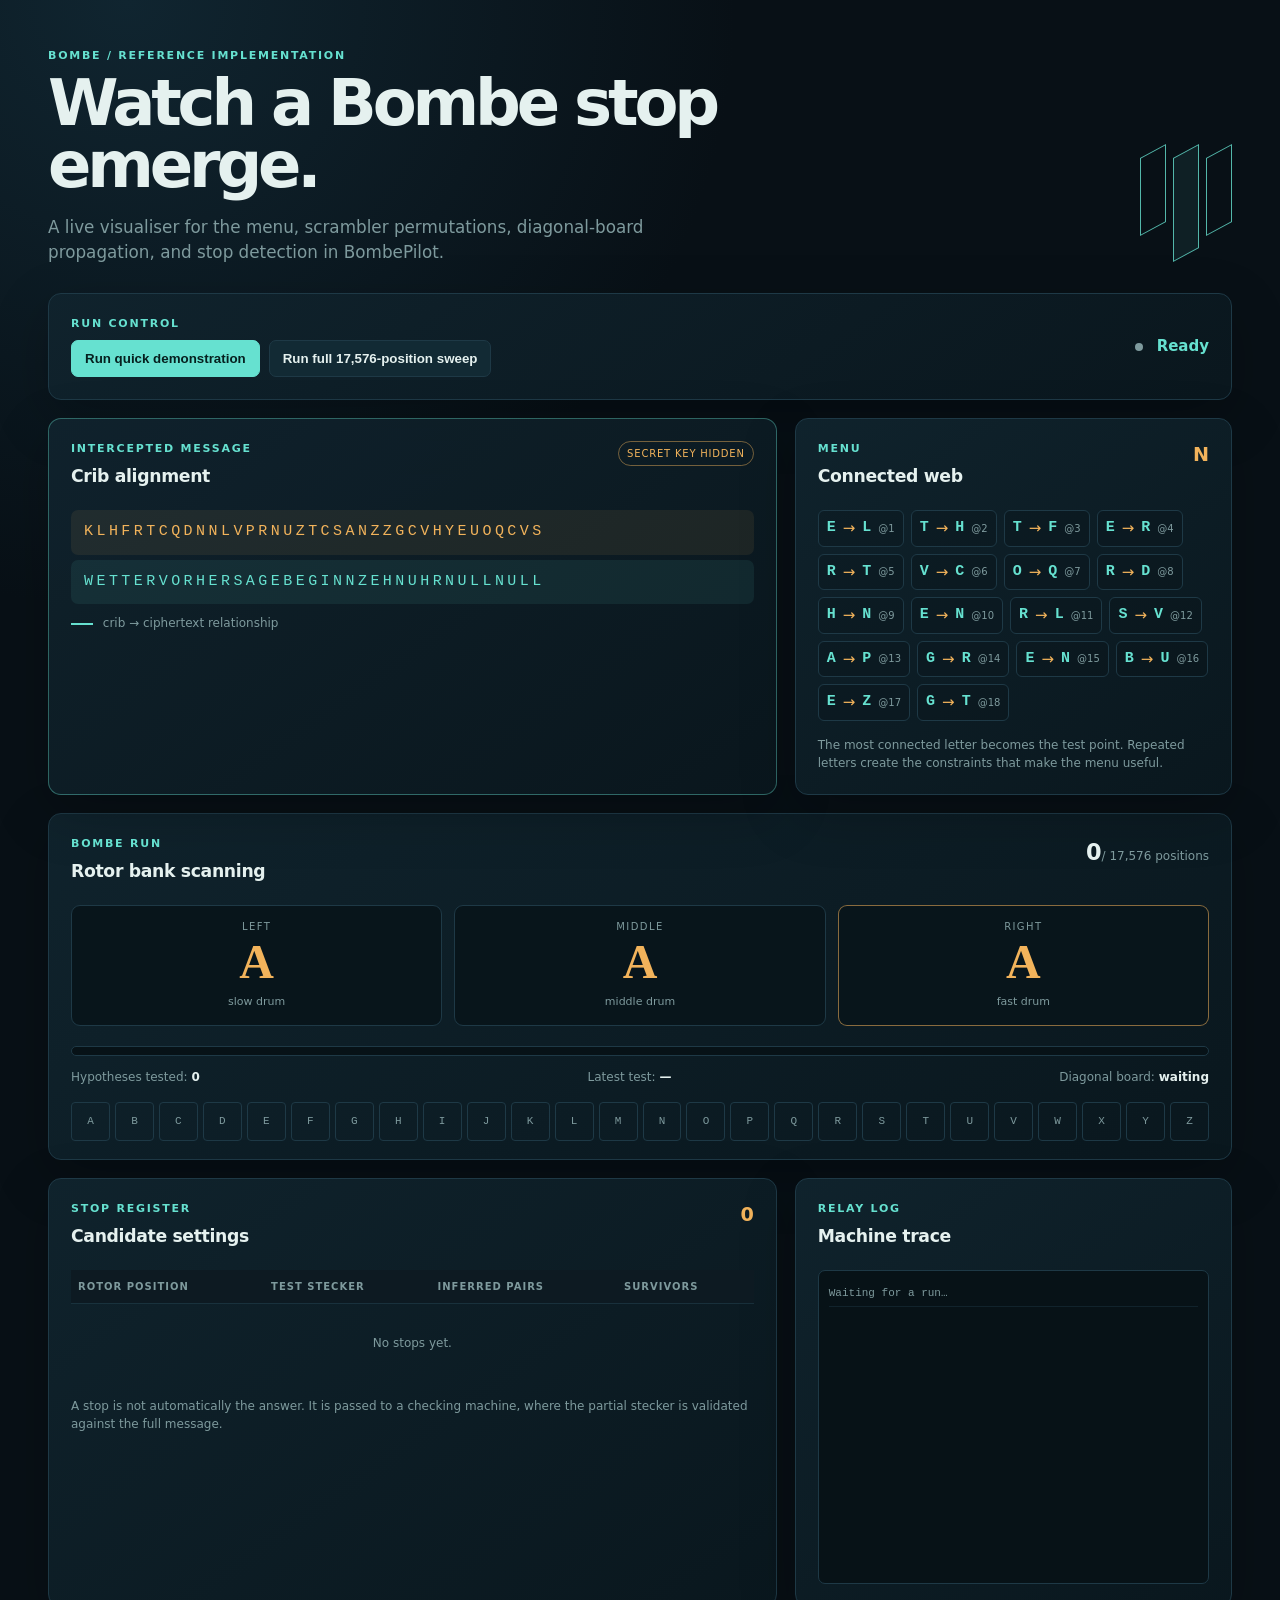
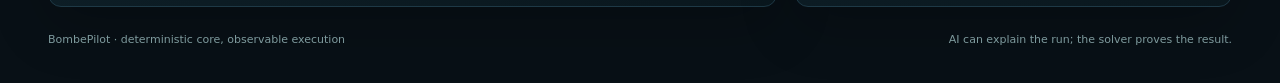
==== web/index.html @ 9f56cc06 "Add BombePilot visualiser" ====
<!doctype html>
<html lang="en">
  <head>
    <meta charset="utf-8" />
    <meta name="viewport" content="width=device-width, initial-scale=1" />
    <title>BombePilot — Turing–Welchman visualiser</title>
    <link rel="stylesheet" href="styles.css" />
  </head>
  <body>
    <main class="shell">
      <header class="hero">
        <div>
          <p class="eyebrow">BOMBE / REFERENCE IMPLEMENTATION</p>
          <h1>Watch a Bombe stop emerge.</h1>
          <p class="lede">
            A live visualiser for the menu, scrambler permutations, diagonal-board
            propagation, and stop detection in BombePilot.
          </p>
        </div>
        <div class="hero-mark" aria-hidden="true"><span></span><span></span><span></span></div>
      </header>

      <section class="control-strip panel">
        <div>
          <p class="label">RUN CONTROL</p>
          <div class="controls">
            <button id="quick-run" class="button primary">Run quick demonstration</button>
            <button id="full-run" class="button secondary">Run full 17,576-position sweep</button>
          </div>
        </div>
        <div class="status-block">
          <span class="status-dot" id="status-dot"></span>
          <span id="status">Ready</span>
          <span class="muted" id="run-mode"></span>
        </div>
      </section>

      <section class="grid top-grid">
        <article class="panel panel-accent">
          <div class="panel-heading">
            <div>
              <p class="label">INTERCEPTED MESSAGE</p>
              <h2>Crib alignment</h2>
            </div>
            <span class="chip">SECRET KEY HIDDEN</span>
          </div>
          <div class="cipher-row" id="ciphertext"></div>
          <div class="crib-row" id="crib"></div>
          <div class="legend"><span class="line-key"></span> crib → ciphertext relationship</div>
        </article>

        <article class="panel">
          <div class="panel-heading">
            <div>
              <p class="label">MENU</p>
              <h2>Connected web</h2>
            </div>
            <span class="metric" id="menu-root">—</span>
          </div>
          <div class="menu-edges" id="menu-edges"></div>
          <p class="explain">The most connected letter becomes the test point. Repeated letters create the constraints that make the menu useful.</p>
        </article>
      </section>

      <section class="panel scan-panel">
        <div class="panel-heading">
          <div>
            <p class="label">BOMBE RUN</p>
            <h2>Rotor bank scanning</h2>
          </div>
          <div class="scan-count"><strong id="positions-tested">0</strong><span>/ 17,576 positions</span></div>
        </div>
        <div class="rotor-bank">
          <div class="rotor"><span class="rotor-name">LEFT</span><strong id="rotor-left">A</strong><small>slow drum</small></div>
          <div class="rotor"><span class="rotor-name">MIDDLE</span><strong id="rotor-middle">A</strong><small>middle drum</small></div>
          <div class="rotor rotor-hot"><span class="rotor-name">RIGHT</span><strong id="rotor-right">A</strong><small>fast drum</small></div>
        </div>
        <div class="progress-track"><div id="progress-bar" class="progress-bar"></div></div>
        <div class="scan-meta">
          <span>Hypotheses tested: <strong id="hypotheses-tested">0</strong></span>
          <span>Latest test: <strong id="latest-test">—</strong></span>
          <span>Diagonal board: <strong id="relay-state">waiting</strong></span>
        </div>
        <div class="relay-grid" id="relay-grid" aria-label="Diagonal board relay state"></div>
      </section>

      <section class="grid bottom-grid">
        <article class="panel">
          <div class="panel-heading">
            <div>
              <p class="label">STOP REGISTER</p>
              <h2>Candidate settings</h2>
            </div>
            <span class="metric" id="stop-count">0</span>
          </div>
          <div class="table-wrap">
            <table>
              <thead><tr><th>Rotor position</th><th>Test stecker</th><th>Inferred pairs</th><th>Survivors</th></tr></thead>
              <tbody id="stops"><tr><td colspan="4" class="empty">No stops yet.</td></tr></tbody>
            </table>
          </div>
          <p class="explain">A stop is not automatically the answer. It is passed to a checking machine, where the partial stecker is validated against the full message.</p>
        </article>

        <article class="panel log-panel">
          <div class="panel-heading"><div><p class="label">RELAY LOG</p><h2>Machine trace</h2></div></div>
          <div id="event-log" class="event-log"><div class="log-line muted">Waiting for a run…</div></div>
        </article>
      </section>

      <footer>
        <span>BombePilot · deterministic core, observable execution</span>
        <span>AI can explain the run; the solver proves the result.</span>
      </footer>
    </main>
    <script src="solver.js"></script>
    <script src="app.js"></script>
  </body>
</html>
---- web/styles.css ----
:root {
  --bg: #081016;
  --panel: #0d1a22;
  --panel-2: #10232d;
  --line: #1e3946;
  --text: #e5f1ef;
  --muted: #7e9a9d;
  --cyan: #66e1d0;
  --amber: #f2b35b;
  --red: #ff7f72;
  --shadow: 0 18px 55px rgba(0, 0, 0, .22);
}

* { box-sizing: border-box; }
body {
  margin: 0;
  background: radial-gradient(circle at 10% 0%, #102530 0, var(--bg) 38rem), var(--bg);
  color: var(--text);
  font: 15px/1.5 Inter, ui-sans-serif, system-ui, -apple-system, BlinkMacSystemFont, sans-serif;
}
.shell { max-width: 1240px; margin: 0 auto; padding: 48px 28px 34px; }
.hero { display: flex; justify-content: space-between; align-items: flex-end; gap: 32px; margin-bottom: 28px; }
.eyebrow, .label { color: var(--cyan); font-size: 11px; font-weight: 750; letter-spacing: .16em; margin: 0 0 7px; }
h1, h2, p { margin-top: 0; }
h1 { max-width: 720px; font-size: clamp(2.4rem, 5vw, 4.8rem); letter-spacing: -.065em; line-height: .98; margin-bottom: 18px; }
h2 { font-size: 1.08rem; letter-spacing: -.02em; margin-bottom: 0; }
.lede { max-width: 650px; color: var(--muted); font-size: 1.05rem; margin-bottom: 0; }
.hero-mark { display: flex; gap: 7px; padding-bottom: 10px; }
.hero-mark span { display: block; width: 26px; height: 78px; border: 1px solid var(--cyan); transform: skewY(-28deg); opacity: .8; }
.hero-mark span:nth-child(2) { height: 104px; background: rgba(102, 225, 208, .1); }
.panel { background: linear-gradient(145deg, rgba(16, 35, 45, .96), rgba(10, 23, 30, .96)); border: 1px solid var(--line); border-radius: 13px; box-shadow: var(--shadow); padding: 22px; }
.control-strip { display: flex; justify-content: space-between; align-items: center; gap: 22px; margin-bottom: 18px; }
.controls { display: flex; flex-wrap: wrap; gap: 9px; }
.button { border: 1px solid var(--line); border-radius: 7px; color: var(--text); padding: 10px 13px; cursor: pointer; font-weight: 700; background: #122a34; }
.button:hover { border-color: var(--cyan); transform: translateY(-1px); }
.button:disabled { cursor: wait; opacity: .45; transform: none; }
.button.primary { background: var(--cyan); color: #06201f; border-color: var(--cyan); }
.status-block { white-space: nowrap; color: var(--cyan); font-weight: 700; }
.status-dot { display: inline-block; width: 8px; height: 8px; border-radius: 50%; background: var(--muted); margin-right: 8px; }
.status-dot.running { background: var(--amber); box-shadow: 0 0 14px var(--amber); animation: pulse 1.1s infinite; }
.status-dot.complete { background: var(--cyan); box-shadow: 0 0 14px var(--cyan); }
.status-dot.error { background: var(--red); }
.muted, .explain, small { color: var(--muted); }
.grid { display: grid; gap: 18px; }
.top-grid { grid-template-columns: 1.25fr .75fr; margin-bottom: 18px; }
.bottom-grid { grid-template-columns: 1.25fr .75fr; margin-top: 18px; }
.panel-accent { border-color: rgba(102, 225, 208, .38); }
.panel-heading { display: flex; justify-content: space-between; align-items: flex-start; gap: 12px; margin-bottom: 20px; }
.chip { border: 1px solid rgba(242, 179, 91, .45); color: var(--amber); border-radius: 99px; font-size: 10px; letter-spacing: .08em; padding: 4px 8px; white-space: nowrap; }
.metric { color: var(--amber); font-size: 1.2rem; font-weight: 800; }
.cipher-row, .crib-row { font-family: "SFMono-Regular", Consolas, monospace; letter-spacing: .23em; overflow-wrap: anywhere; padding: 11px 13px; border-radius: 7px; }
.cipher-row { color: var(--amber); background: rgba(242, 179, 91, .08); }
.crib-row { color: var(--cyan); background: rgba(102, 225, 208, .08); margin-top: 5px; }
.legend { color: var(--muted); font-size: 12px; margin-top: 10px; }
.line-key { width: 22px; height: 2px; background: var(--cyan); display: inline-block; vertical-align: middle; margin-right: 6px; }
.menu-edges { display: flex; flex-wrap: wrap; gap: 7px; min-height: 95px; align-content: flex-start; }
.edge { border: 1px solid var(--line); border-radius: 6px; display: inline-flex; align-items: center; gap: 7px; padding: 6px 8px; background: rgba(0,0,0,.12); }
.edge b { color: var(--cyan); font-family: monospace; }
.edge i { color: var(--amber); font-style: normal; }
.edge small { font-size: 10px; }
.explain { font-size: 12px; margin: 15px 0 0; }
.scan-panel { padding-bottom: 18px; }
.scan-count { color: var(--muted); font-size: 12px; }
.scan-count strong { color: var(--text); font-size: 1.4rem; }
.rotor-bank { display: flex; gap: 12px; margin-bottom: 20px; }
.rotor { flex: 1; background: #08151b; border: 1px solid var(--line); border-radius: 9px; padding: 13px; text-align: center; }
.rotor-hot { border-color: rgba(242, 179, 91, .55); }
.rotor-name { display: block; color: var(--muted); font-size: 10px; letter-spacing: .14em; }
.rotor strong { display: block; color: var(--amber); font: 800 3rem/1.15 Georgia, serif; }
.rotor small { font-size: 11px; }
.progress-track { height: 10px; background: #071217; border-radius: 99px; overflow: hidden; border: 1px solid var(--line); }
.progress-bar { height: 100%; width: 0%; background: linear-gradient(90deg, var(--cyan), var(--amber)); transition: width .2s ease; }
.scan-meta { display: flex; flex-wrap: wrap; justify-content: space-between; gap: 10px; color: var(--muted); font-size: 12px; margin: 12px 0 16px; }
.scan-meta strong { color: var(--text); }
.relay-grid { display: grid; grid-template-columns: repeat(26, 1fr); gap: 5px; }
.relay { display: grid; place-items: center; aspect-ratio: 1; min-width: 24px; border: 1px solid var(--line); border-radius: 4px; color: var(--muted); font: 11px monospace; }
.relay.active { color: var(--bg); background: var(--cyan); border-color: var(--cyan); box-shadow: 0 0 12px rgba(102,225,208,.3); }
.table-wrap { overflow-x: auto; max-height: 360px; overflow-y: auto; }
table { border-collapse: collapse; width: 100%; font-size: 12px; }
th { color: var(--muted); font-size: 10px; letter-spacing: .1em; text-align: left; text-transform: uppercase; position: sticky; top: 0; background: var(--panel); padding: 9px 7px; }
td { border-top: 1px solid rgba(30,57,70,.7); padding: 9px 7px; vertical-align: top; }
code { color: var(--cyan); font-family: "SFMono-Regular", Consolas, monospace; }
.empty { color: var(--muted); text-align: center; padding: 30px 8px; }
.event-log { height: 314px; overflow: auto; background: #071217; border: 1px solid var(--line); border-radius: 7px; padding: 10px; font: 11px/1.7 "SFMono-Regular", Consolas, monospace; }
.log-line { color: var(--muted); border-bottom: 1px solid rgba(30,57,70,.45); padding: 3px 0; }
.log-line span { color: var(--cyan); font-weight: 800; margin-right: 6px; }
.stop-line span { color: var(--amber); }
footer { display: flex; justify-content: space-between; gap: 20px; color: var(--muted); font-size: 11px; margin-top: 25px; }
@keyframes pulse { 50% { opacity: .35; } }
@media (max-width: 850px) {
  .shell { padding: 30px 15px; }
  .hero, .control-strip { align-items: flex-start; flex-direction: column; }
  .hero-mark { display: none; }
  .top-grid, .bottom-grid { grid-template-columns: 1fr; }
  .relay-grid { grid-template-columns: repeat(13, 1fr); }
  footer { flex-direction: column; }
}
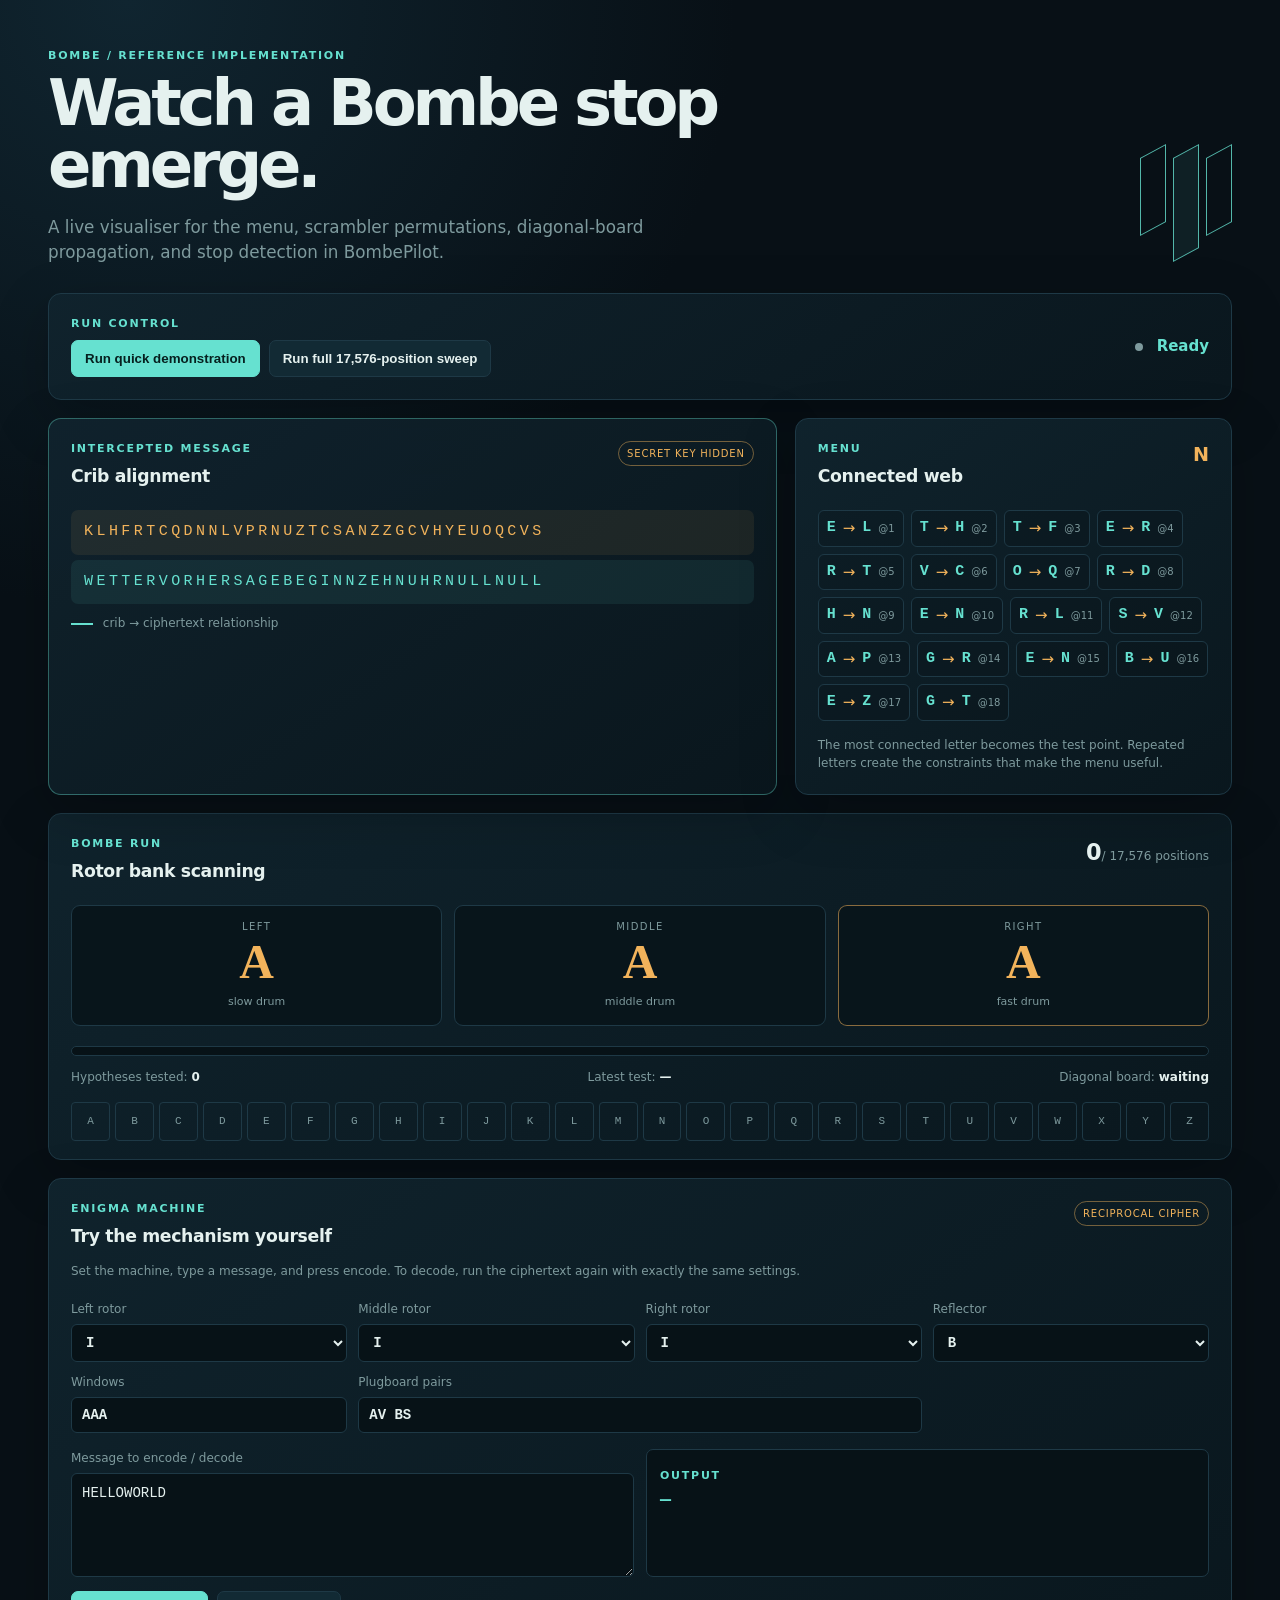
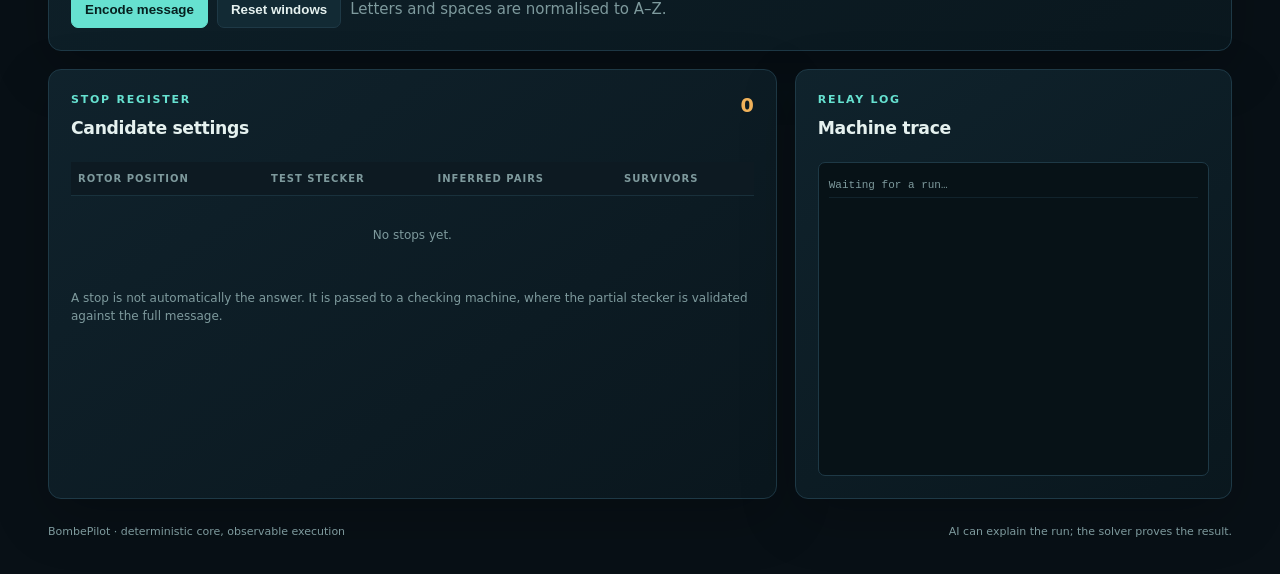
==== commit 1f49828a: "Add interactive Enigma simulator" ====
--- a/web/index.html
+++ b/web/index.html
@@ -84,6 +84,57 @@
         <div class="relay-grid" id="relay-grid" aria-label="Diagonal board relay state"></div>
       </section>
 
+      <section class="panel checker-panel" id="checker-panel" hidden>
+        <div class="panel-heading">
+          <div>
+            <p class="label">CHECKING MACHINE</p>
+            <h2>Verify the Bombe stop</h2>
+          </div>
+          <span class="chip chip-success">STOP VERIFIED</span>
+        </div>
+        <p class="explain checker-intro">
+          A Bombe stop is a promising setting, not a finished decryption. The
+          checking machine applies the recovered rotor position and partial
+          stecker to the full message.
+        </p>
+        <div class="checker-grid">
+          <div class="check-card"><span class="label">RECOVERED SETTING</span><strong id="recovered-setting">—</strong></div>
+          <div class="check-card"><span class="label">PLAINTEXT</span><strong id="decoded-message">—</strong></div>
+          <div class="check-card"><span class="label">PLAIN-ENGLISH READING</span><strong id="decoded-reading">—</strong></div>
+        </div>
+      </section>
+
+      <section class="panel simulator-panel">
+        <div class="panel-heading">
+          <div>
+            <p class="label">ENIGMA MACHINE</p>
+            <h2>Try the mechanism yourself</h2>
+          </div>
+          <span class="chip">RECIPROCAL CIPHER</span>
+        </div>
+        <p class="explain simulator-intro">
+          Set the machine, type a message, and press encode. To decode, run the
+          ciphertext again with exactly the same settings.
+        </p>
+        <div class="machine-controls">
+          <label>Left rotor<select id="sim-rotor-left"><option>I</option><option>II</option><option>III</option><option>IV</option><option>V</option></select></label>
+          <label>Middle rotor<select id="sim-rotor-middle"><option>I</option><option>II</option><option>III</option><option>IV</option><option>V</option></select></label>
+          <label>Right rotor<select id="sim-rotor-right"><option>I</option><option>II</option><option>III</option><option>IV</option><option>V</option></select></label>
+          <label>Reflector<select id="sim-reflector"><option>B</option><option>C</option></select></label>
+          <label>Windows<input id="sim-positions" maxlength="3" value="AAA" spellcheck="false" /></label>
+          <label class="plugboard-field">Plugboard pairs<input id="sim-plugboard" value="AV BS" spellcheck="false" placeholder="AV BS" /></label>
+        </div>
+        <div class="simulator-workspace">
+          <label class="message-field">Message to encode / decode<textarea id="sim-input" rows="4" spellcheck="false">HELLOWORLD</textarea></label>
+          <div class="sim-output-wrap"><span class="label">OUTPUT</span><div id="sim-output" class="sim-output">—</div></div>
+        </div>
+        <div class="simulator-actions">
+          <button id="sim-encode" class="button primary">Encode message</button>
+          <button id="sim-reset" class="button secondary">Reset windows</button>
+          <span id="sim-status" class="muted">Letters and spaces are normalised to A–Z.</span>
+        </div>
+      </section>
+
       <section class="grid bottom-grid">
         <article class="panel">
           <div class="panel-heading">
--- a/web/styles.css
+++ b/web/styles.css
@@ -60,6 +60,25 @@
 .edge small { font-size: 10px; }
 .explain { font-size: 12px; margin: 15px 0 0; }
 .scan-panel { padding-bottom: 18px; }
+.checker-panel { margin-top: 18px; border-color: rgba(102, 225, 208, .48); }
+.chip-success { color: var(--cyan); border-color: rgba(102, 225, 208, .45); }
+.checker-intro { max-width: 760px; margin-top: -8px; }
+.checker-grid { display: grid; grid-template-columns: .7fr 1.5fr 1fr; gap: 10px; margin-top: 20px; }
+.check-card { min-height: 88px; background: #08151b; border: 1px solid var(--line); border-radius: 8px; padding: 14px; }
+.check-card strong { display: block; color: var(--cyan); font: 700 1.05rem/1.35 "SFMono-Regular", Consolas, monospace; margin-top: 8px; }
+.check-card:last-child strong { font-family: inherit; }
+.simulator-panel { margin-top: 18px; }
+.simulator-intro { max-width: 760px; margin-top: -8px; }
+.machine-controls { display: grid; grid-template-columns: repeat(4, 1fr); gap: 11px; margin-top: 20px; }
+.machine-controls label, .message-field { color: var(--muted); display: flex; flex-direction: column; gap: 6px; font-size: 12px; }
+.machine-controls input, .machine-controls select, .message-field textarea { background: #071217; border: 1px solid var(--line); border-radius: 6px; color: var(--text); font: 700 14px "SFMono-Regular", Consolas, monospace; padding: 9px 10px; }
+.machine-controls input:focus, .machine-controls select:focus, .message-field textarea:focus { border-color: var(--cyan); outline: none; }
+.plugboard-field { grid-column: span 2; }
+.simulator-workspace { display: grid; grid-template-columns: 1fr 1fr; gap: 12px; margin-top: 16px; }
+.message-field textarea { min-height: 96px; resize: vertical; font-weight: 500; line-height: 1.5; }
+.sim-output-wrap { background: #071217; border: 1px solid var(--line); border-radius: 7px; padding: 13px; }
+.sim-output { color: var(--cyan); font: 700 1.15rem/1.6 "SFMono-Regular", Consolas, monospace; min-height: 75px; overflow-wrap: anywhere; letter-spacing: .08em; }
+.simulator-actions { align-items: center; display: flex; flex-wrap: wrap; gap: 9px; margin-top: 14px; }
 .scan-count { color: var(--muted); font-size: 12px; }
 .scan-count strong { color: var(--text); font-size: 1.4rem; }
 .rotor-bank { display: flex; gap: 12px; margin-bottom: 20px; }
@@ -92,6 +111,9 @@
   .hero, .control-strip { align-items: flex-start; flex-direction: column; }
   .hero-mark { display: none; }
   .top-grid, .bottom-grid { grid-template-columns: 1fr; }
+  .checker-grid { grid-template-columns: 1fr; }
+  .machine-controls, .simulator-workspace { grid-template-columns: 1fr; }
+  .plugboard-field { grid-column: auto; }
   .relay-grid { grid-template-columns: repeat(13, 1fr); }
   footer { flex-direction: column; }
 }
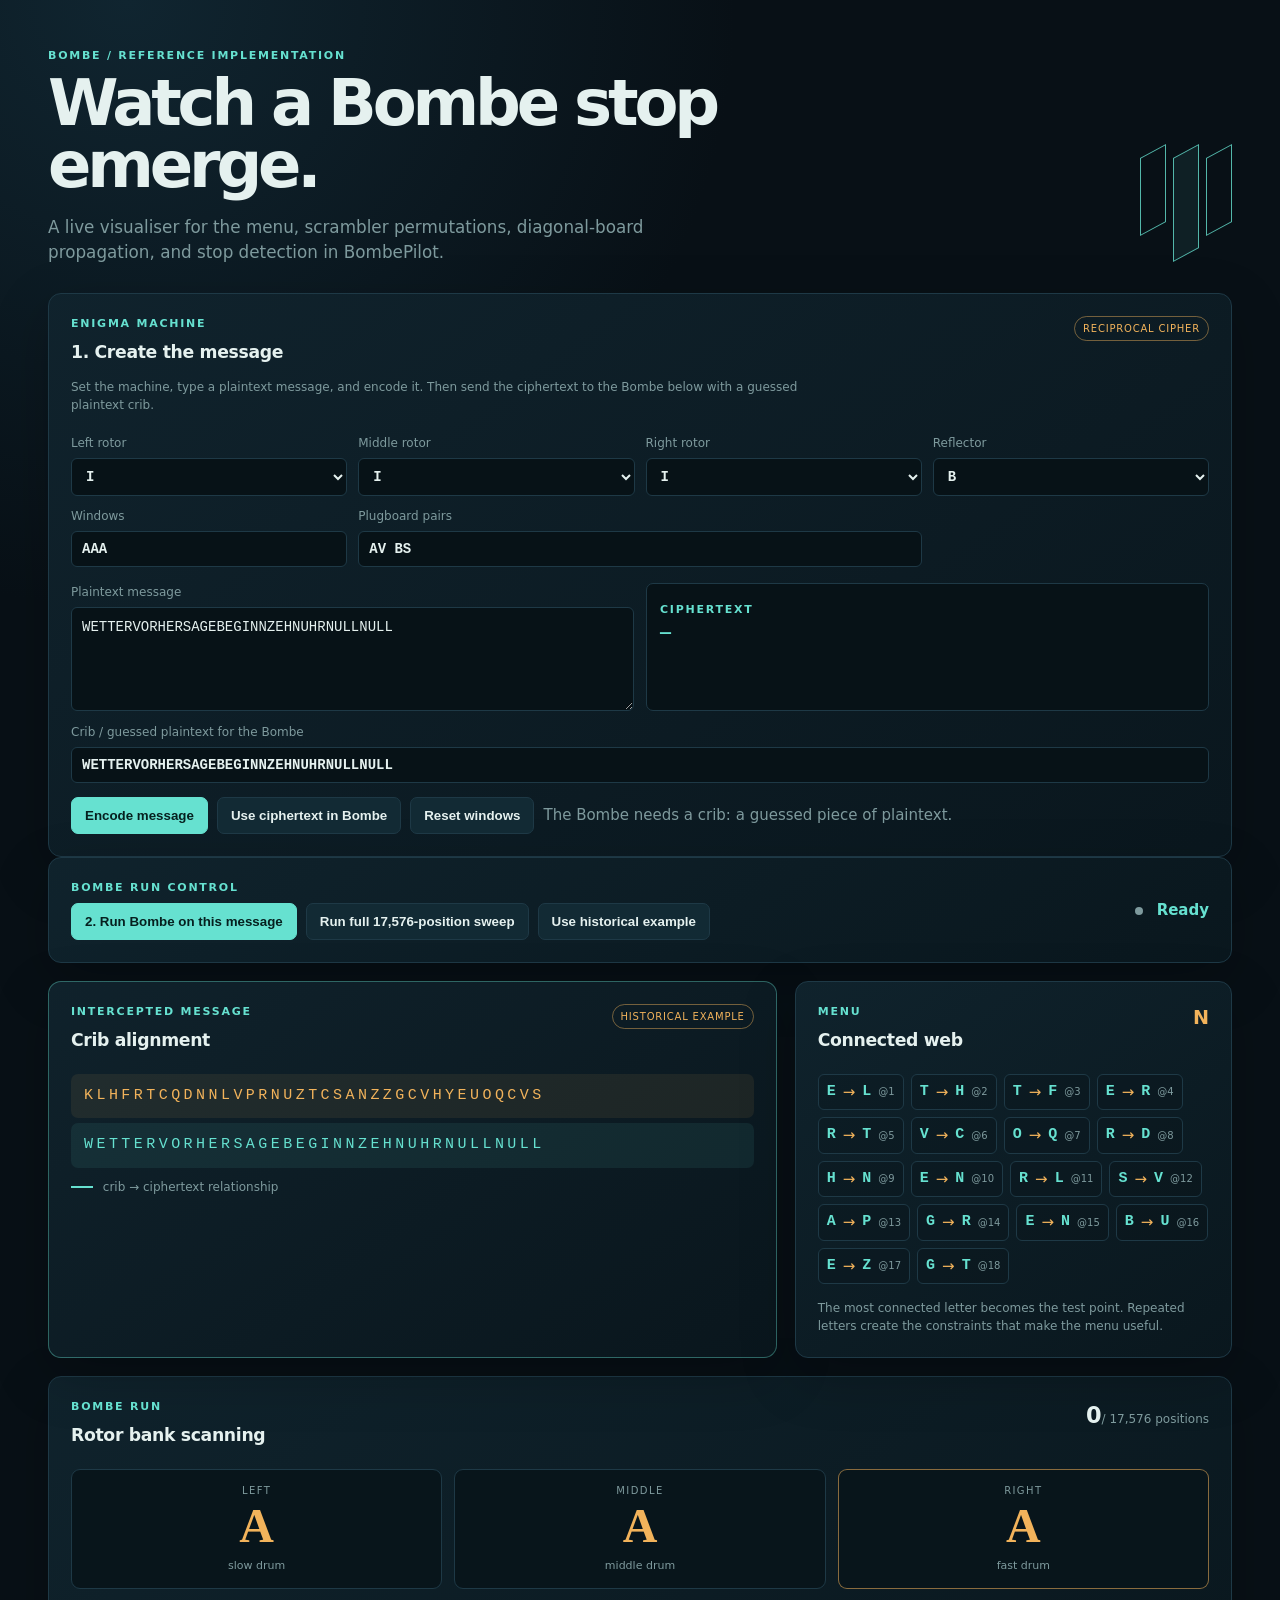
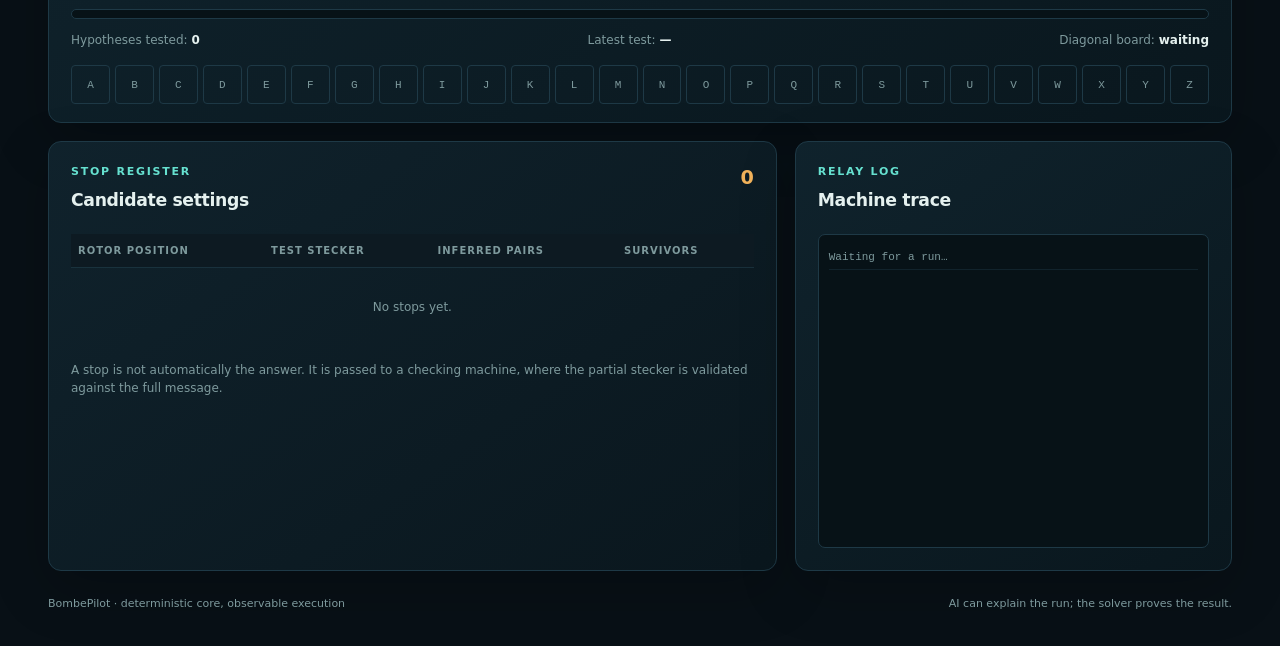
==== commit 2e877fc8: "Make Enigma the first step in the Bombe workflow" ====
--- a/web/index.html
+++ b/web/index.html
@@ -20,12 +20,46 @@
         <div class="hero-mark" aria-hidden="true"><span></span><span></span><span></span></div>
       </header>
 
+      <section class="panel simulator-panel">
+        <div class="panel-heading">
+          <div>
+            <p class="label">ENIGMA MACHINE</p>
+            <h2>1. Create the message</h2>
+          </div>
+          <span class="chip">RECIPROCAL CIPHER</span>
+        </div>
+        <p class="explain simulator-intro">
+          Set the machine, type a plaintext message, and encode it. Then send
+          the ciphertext to the Bombe below with a guessed plaintext crib.
+        </p>
+        <div class="machine-controls">
+          <label>Left rotor<select id="sim-rotor-left"><option>I</option><option>II</option><option>III</option><option>IV</option><option>V</option></select></label>
+          <label>Middle rotor<select id="sim-rotor-middle"><option>I</option><option>II</option><option>III</option><option>IV</option><option>V</option></select></label>
+          <label>Right rotor<select id="sim-rotor-right"><option>I</option><option>II</option><option>III</option><option>IV</option><option>V</option></select></label>
+          <label>Reflector<select id="sim-reflector"><option>B</option><option>C</option></select></label>
+          <label>Windows<input id="sim-positions" maxlength="3" value="AAA" spellcheck="false" /></label>
+          <label class="plugboard-field">Plugboard pairs<input id="sim-plugboard" value="AV BS" spellcheck="false" placeholder="AV BS" /></label>
+        </div>
+        <div class="simulator-workspace">
+          <label class="message-field">Plaintext message<textarea id="sim-input" rows="4" spellcheck="false">WETTERVORHERSAGEBEGINNZEHNUHRNULLNULL</textarea></label>
+          <div class="sim-output-wrap"><span class="label">CIPHERTEXT</span><div id="sim-output" class="sim-output">—</div></div>
+        </div>
+        <label class="crib-field">Crib / guessed plaintext for the Bombe<input id="sim-crib" value="WETTERVORHERSAGEBEGINNZEHNUHRNULLNULL" spellcheck="false" /></label>
+        <div class="simulator-actions">
+          <button id="sim-encode" class="button primary">Encode message</button>
+          <button id="use-in-bombe" class="button secondary">Use ciphertext in Bombe</button>
+          <button id="sim-reset" class="button secondary">Reset windows</button>
+          <span id="sim-status" class="muted">The Bombe needs a crib: a guessed piece of plaintext.</span>
+        </div>
+      </section>
+
       <section class="control-strip panel">
         <div>
-          <p class="label">RUN CONTROL</p>
+          <p class="label">BOMBE RUN CONTROL</p>
           <div class="controls">
-            <button id="quick-run" class="button primary">Run quick demonstration</button>
+            <button id="quick-run" class="button primary">2. Run Bombe on this message</button>
             <button id="full-run" class="button secondary">Run full 17,576-position sweep</button>
+            <button id="historical-reset" class="button secondary">Use historical example</button>
           </div>
         </div>
         <div class="status-block">
@@ -42,7 +76,7 @@
               <p class="label">INTERCEPTED MESSAGE</p>
               <h2>Crib alignment</h2>
             </div>
-            <span class="chip">SECRET KEY HIDDEN</span>
+            <span class="chip" id="message-source">HISTORICAL EXAMPLE</span>
           </div>
           <div class="cipher-row" id="ciphertext"></div>
           <div class="crib-row" id="crib"></div>
@@ -104,37 +138,6 @@
         </div>
       </section>
 
-      <section class="panel simulator-panel">
-        <div class="panel-heading">
-          <div>
-            <p class="label">ENIGMA MACHINE</p>
-            <h2>Try the mechanism yourself</h2>
-          </div>
-          <span class="chip">RECIPROCAL CIPHER</span>
-        </div>
-        <p class="explain simulator-intro">
-          Set the machine, type a message, and press encode. To decode, run the
-          ciphertext again with exactly the same settings.
-        </p>
-        <div class="machine-controls">
-          <label>Left rotor<select id="sim-rotor-left"><option>I</option><option>II</option><option>III</option><option>IV</option><option>V</option></select></label>
-          <label>Middle rotor<select id="sim-rotor-middle"><option>I</option><option>II</option><option>III</option><option>IV</option><option>V</option></select></label>
-          <label>Right rotor<select id="sim-rotor-right"><option>I</option><option>II</option><option>III</option><option>IV</option><option>V</option></select></label>
-          <label>Reflector<select id="sim-reflector"><option>B</option><option>C</option></select></label>
-          <label>Windows<input id="sim-positions" maxlength="3" value="AAA" spellcheck="false" /></label>
-          <label class="plugboard-field">Plugboard pairs<input id="sim-plugboard" value="AV BS" spellcheck="false" placeholder="AV BS" /></label>
-        </div>
-        <div class="simulator-workspace">
-          <label class="message-field">Message to encode / decode<textarea id="sim-input" rows="4" spellcheck="false">HELLOWORLD</textarea></label>
-          <div class="sim-output-wrap"><span class="label">OUTPUT</span><div id="sim-output" class="sim-output">—</div></div>
-        </div>
-        <div class="simulator-actions">
-          <button id="sim-encode" class="button primary">Encode message</button>
-          <button id="sim-reset" class="button secondary">Reset windows</button>
-          <span id="sim-status" class="muted">Letters and spaces are normalised to A–Z.</span>
-        </div>
-      </section>
-
       <section class="grid bottom-grid">
         <article class="panel">
           <div class="panel-heading">
--- a/web/styles.css
+++ b/web/styles.css
@@ -75,6 +75,9 @@
 .machine-controls input:focus, .machine-controls select:focus, .message-field textarea:focus { border-color: var(--cyan); outline: none; }
 .plugboard-field { grid-column: span 2; }
 .simulator-workspace { display: grid; grid-template-columns: 1fr 1fr; gap: 12px; margin-top: 16px; }
+.crib-field { color: var(--muted); display: flex; flex-direction: column; gap: 6px; font-size: 12px; margin-top: 12px; }
+.crib-field input { background: #071217; border: 1px solid var(--line); border-radius: 6px; color: var(--text); font: 700 14px "SFMono-Regular", Consolas, monospace; padding: 9px 10px; }
+.crib-field input:focus { border-color: var(--cyan); outline: none; }
 .message-field textarea { min-height: 96px; resize: vertical; font-weight: 500; line-height: 1.5; }
 .sim-output-wrap { background: #071217; border: 1px solid var(--line); border-radius: 7px; padding: 13px; }
 .sim-output { color: var(--cyan); font: 700 1.15rem/1.6 "SFMono-Regular", Consolas, monospace; min-height: 75px; overflow-wrap: anywhere; letter-spacing: .08em; }
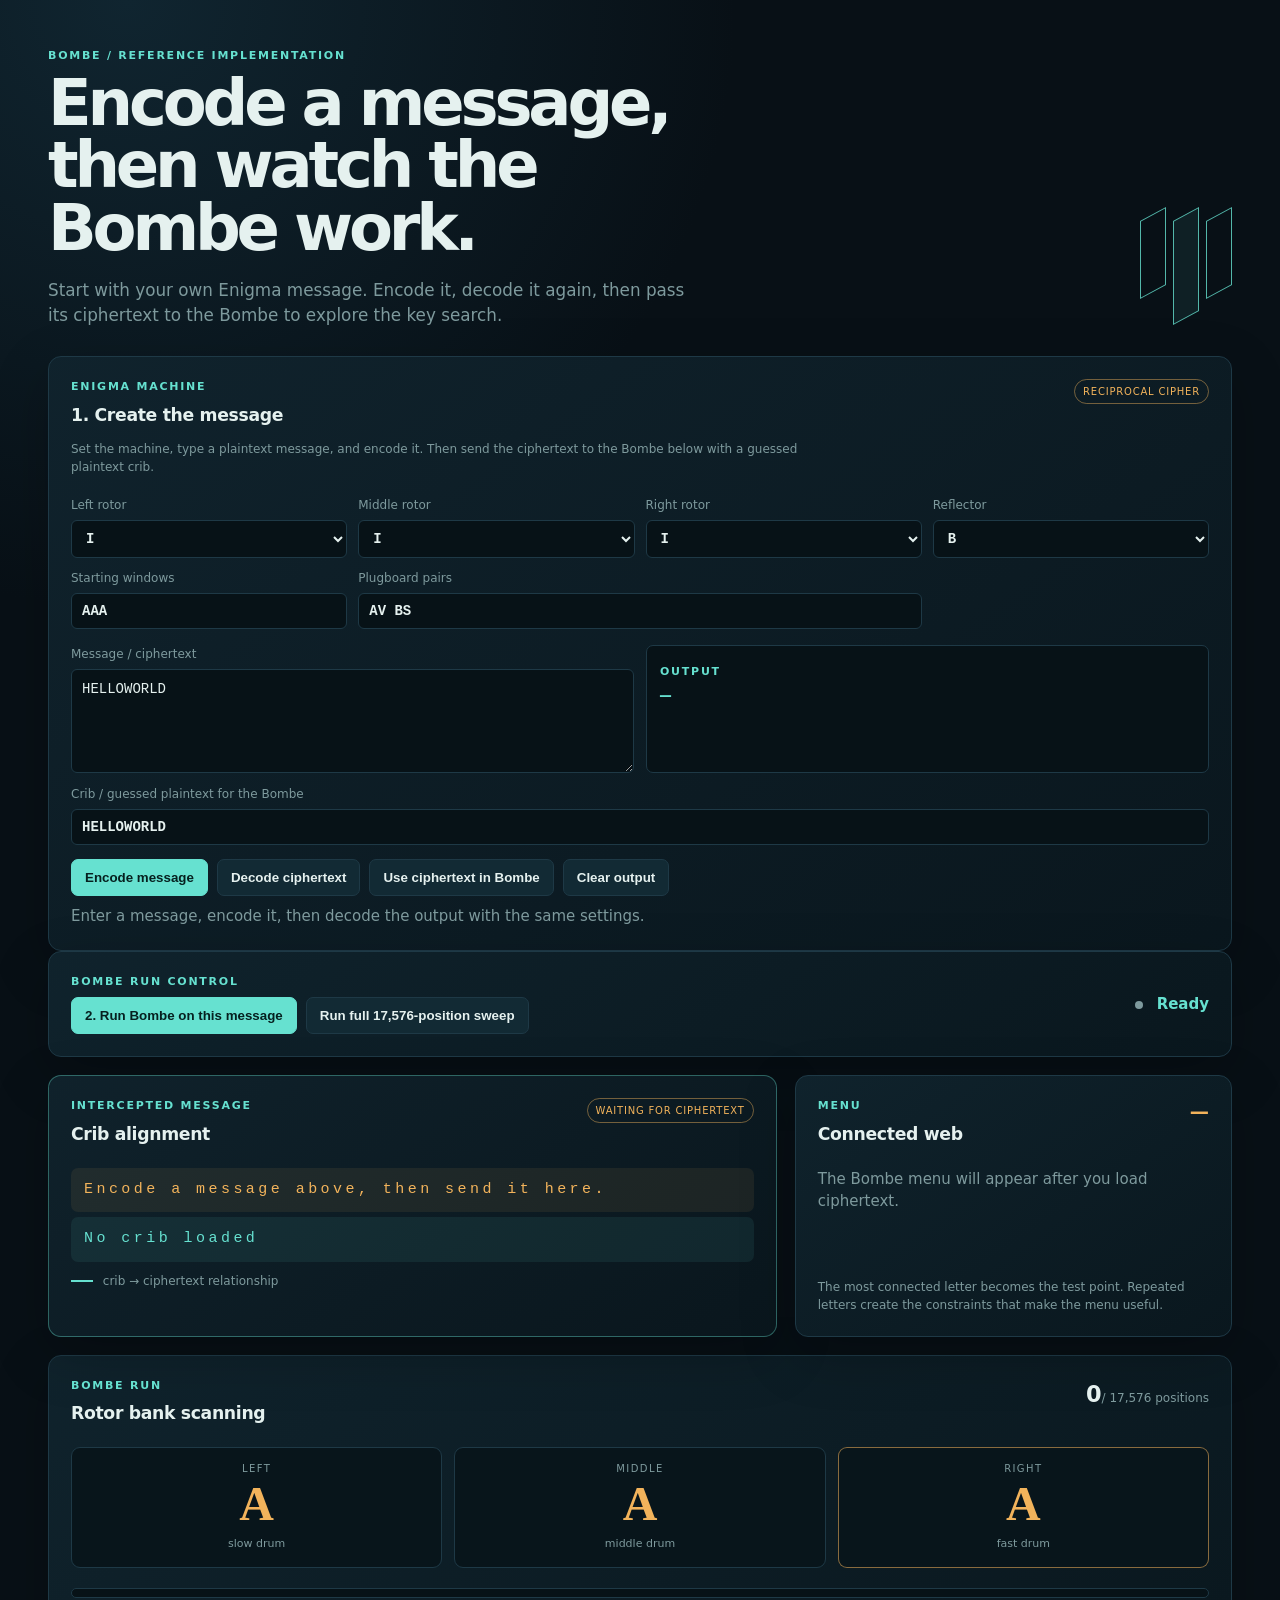
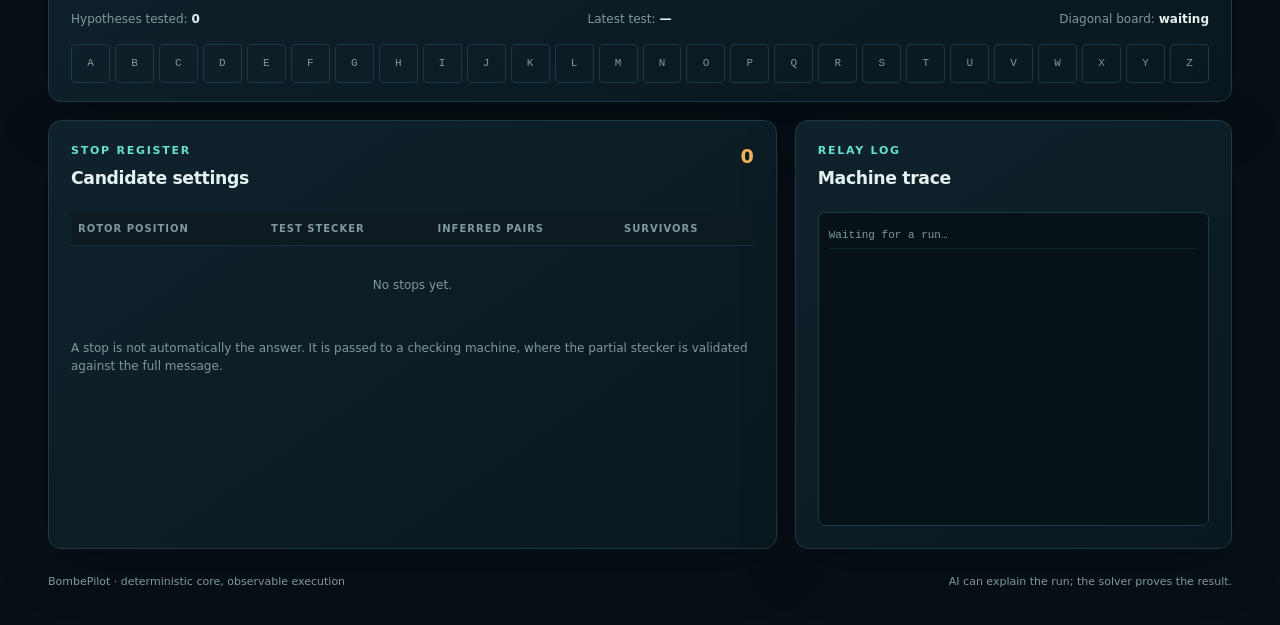
==== commit e72ffa40: "Simplify the app to a message encode decode flow" ====
--- a/web/index.html
+++ b/web/index.html
@@ -11,10 +11,10 @@
       <header class="hero">
         <div>
           <p class="eyebrow">BOMBE / REFERENCE IMPLEMENTATION</p>
-          <h1>Watch a Bombe stop emerge.</h1>
+          <h1>Encode a message, then watch the Bombe work.</h1>
           <p class="lede">
-            A live visualiser for the menu, scrambler permutations, diagonal-board
-            propagation, and stop detection in BombePilot.
+            Start with your own Enigma message. Encode it, decode it again, then
+            pass its ciphertext to the Bombe to explore the key search.
           </p>
         </div>
         <div class="hero-mark" aria-hidden="true"><span></span><span></span><span></span></div>
@@ -37,19 +37,20 @@
           <label>Middle rotor<select id="sim-rotor-middle"><option>I</option><option>II</option><option>III</option><option>IV</option><option>V</option></select></label>
           <label>Right rotor<select id="sim-rotor-right"><option>I</option><option>II</option><option>III</option><option>IV</option><option>V</option></select></label>
           <label>Reflector<select id="sim-reflector"><option>B</option><option>C</option></select></label>
-          <label>Windows<input id="sim-positions" maxlength="3" value="AAA" spellcheck="false" /></label>
+          <label>Starting windows<input id="sim-positions" maxlength="3" value="AAA" spellcheck="false" /></label>
           <label class="plugboard-field">Plugboard pairs<input id="sim-plugboard" value="AV BS" spellcheck="false" placeholder="AV BS" /></label>
         </div>
         <div class="simulator-workspace">
-          <label class="message-field">Plaintext message<textarea id="sim-input" rows="4" spellcheck="false">WETTERVORHERSAGEBEGINNZEHNUHRNULLNULL</textarea></label>
-          <div class="sim-output-wrap"><span class="label">CIPHERTEXT</span><div id="sim-output" class="sim-output">—</div></div>
+          <label class="message-field">Message / ciphertext<textarea id="sim-input" rows="4" spellcheck="false">HELLOWORLD</textarea></label>
+          <div class="sim-output-wrap"><span class="label">OUTPUT</span><div id="sim-output" class="sim-output">—</div></div>
         </div>
-        <label class="crib-field">Crib / guessed plaintext for the Bombe<input id="sim-crib" value="WETTERVORHERSAGEBEGINNZEHNUHRNULLNULL" spellcheck="false" /></label>
+        <label class="crib-field">Crib / guessed plaintext for the Bombe<input id="sim-crib" value="HELLOWORLD" spellcheck="false" /></label>
         <div class="simulator-actions">
           <button id="sim-encode" class="button primary">Encode message</button>
+          <button id="sim-decode" class="button secondary">Decode ciphertext</button>
           <button id="use-in-bombe" class="button secondary">Use ciphertext in Bombe</button>
-          <button id="sim-reset" class="button secondary">Reset windows</button>
-          <span id="sim-status" class="muted">The Bombe needs a crib: a guessed piece of plaintext.</span>
+          <button id="sim-reset" class="button secondary">Clear output</button>
+          <span id="sim-status" class="muted">Enter a message, encode it, then decode the output with the same settings.</span>
         </div>
       </section>
 
@@ -59,7 +60,6 @@
           <div class="controls">
             <button id="quick-run" class="button primary">2. Run Bombe on this message</button>
             <button id="full-run" class="button secondary">Run full 17,576-position sweep</button>
-            <button id="historical-reset" class="button secondary">Use historical example</button>
           </div>
         </div>
         <div class="status-block">
@@ -76,7 +76,7 @@
               <p class="label">INTERCEPTED MESSAGE</p>
               <h2>Crib alignment</h2>
             </div>
-            <span class="chip" id="message-source">HISTORICAL EXAMPLE</span>
+            <span class="chip" id="message-source">WAITING FOR CIPHERTEXT</span>
           </div>
           <div class="cipher-row" id="ciphertext"></div>
           <div class="crib-row" id="crib"></div>
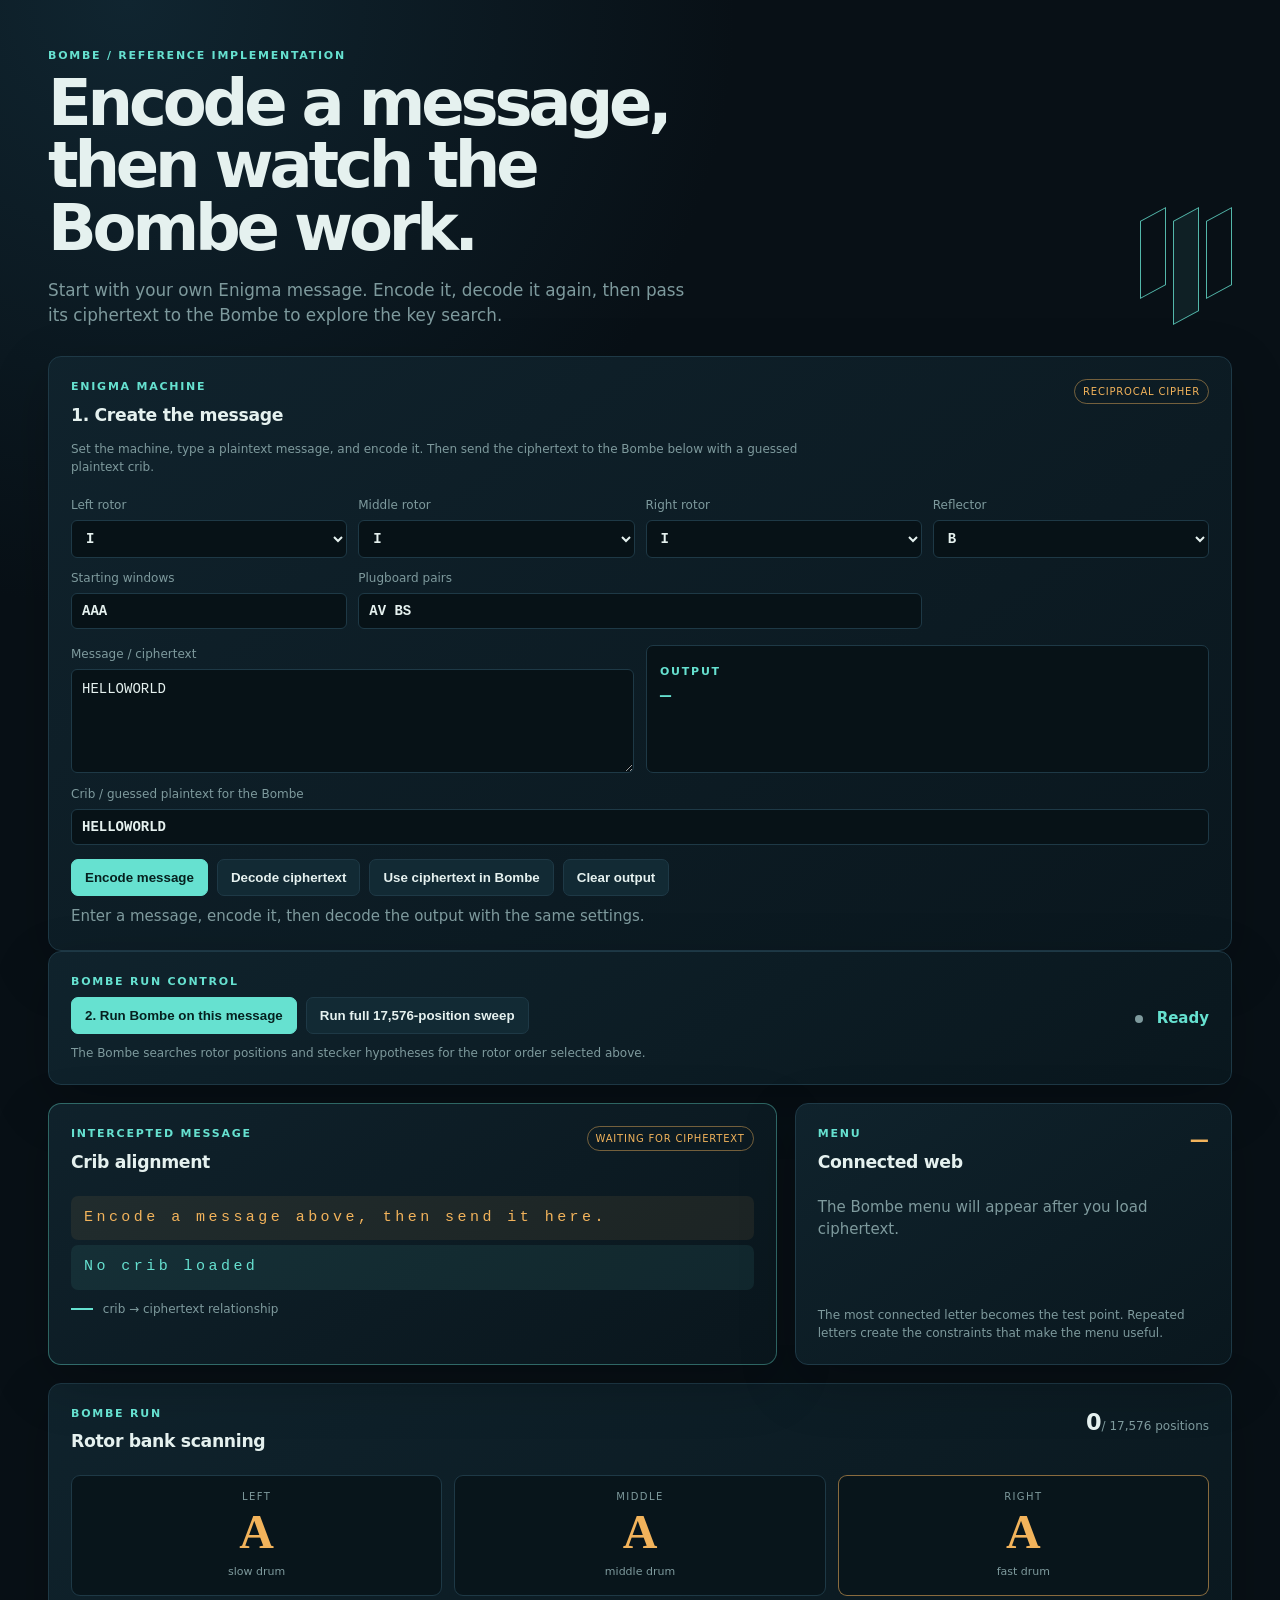
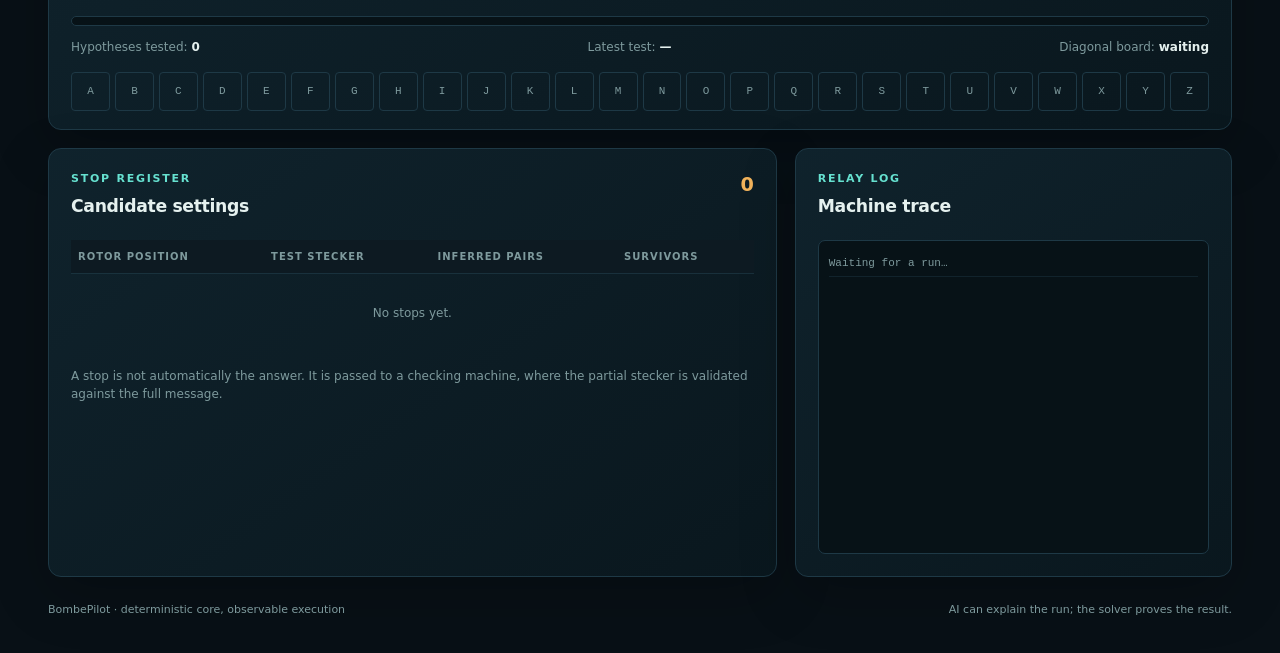
==== commit 7fbc07f1: "Show whether Bombe settings are verified" ====
--- a/web/index.html
+++ b/web/index.html
@@ -61,6 +61,7 @@
             <button id="quick-run" class="button primary">2. Run Bombe on this message</button>
             <button id="full-run" class="button secondary">Run full 17,576-position sweep</button>
           </div>
+          <p class="explain bombe-scope">The Bombe searches rotor positions and stecker hypotheses for the rotor order selected above.</p>
         </div>
         <div class="status-block">
           <span class="status-dot" id="status-dot"></span>
@@ -124,9 +125,9 @@
             <p class="label">CHECKING MACHINE</p>
             <h2>Verify the Bombe stop</h2>
           </div>
-          <span class="chip chip-success">STOP VERIFIED</span>
+          <span class="chip" id="checker-chip">WAITING</span>
         </div>
-        <p class="explain checker-intro">
+        <p class="explain checker-intro" id="checker-explanation">
           A Bombe stop is a promising setting, not a finished decryption. The
           checking machine applies the recovered rotor position and partial
           stecker to the full message.
--- a/web/styles.css
+++ b/web/styles.css
@@ -39,6 +39,7 @@
 .status-dot { display: inline-block; width: 8px; height: 8px; border-radius: 50%; background: var(--muted); margin-right: 8px; }
 .status-dot.running { background: var(--amber); box-shadow: 0 0 14px var(--amber); animation: pulse 1.1s infinite; }
 .status-dot.complete { background: var(--cyan); box-shadow: 0 0 14px var(--cyan); }
+.status-dot.warning { background: var(--amber); box-shadow: 0 0 14px rgba(242,179,91,.45); }
 .status-dot.error { background: var(--red); }
 .muted, .explain, small { color: var(--muted); }
 .grid { display: grid; gap: 18px; }
@@ -62,7 +63,9 @@
 .scan-panel { padding-bottom: 18px; }
 .checker-panel { margin-top: 18px; border-color: rgba(102, 225, 208, .48); }
 .chip-success { color: var(--cyan); border-color: rgba(102, 225, 208, .45); }
+.chip-warning { color: var(--amber); border-color: rgba(242, 179, 91, .5); }
 .checker-intro { max-width: 760px; margin-top: -8px; }
+.bombe-scope { margin: 10px 0 0; }
 .checker-grid { display: grid; grid-template-columns: .7fr 1.5fr 1fr; gap: 10px; margin-top: 20px; }
 .check-card { min-height: 88px; background: #08151b; border: 1px solid var(--line); border-radius: 8px; padding: 14px; }
 .check-card strong { display: block; color: var(--cyan); font: 700 1.05rem/1.35 "SFMono-Regular", Consolas, monospace; margin-top: 8px; }
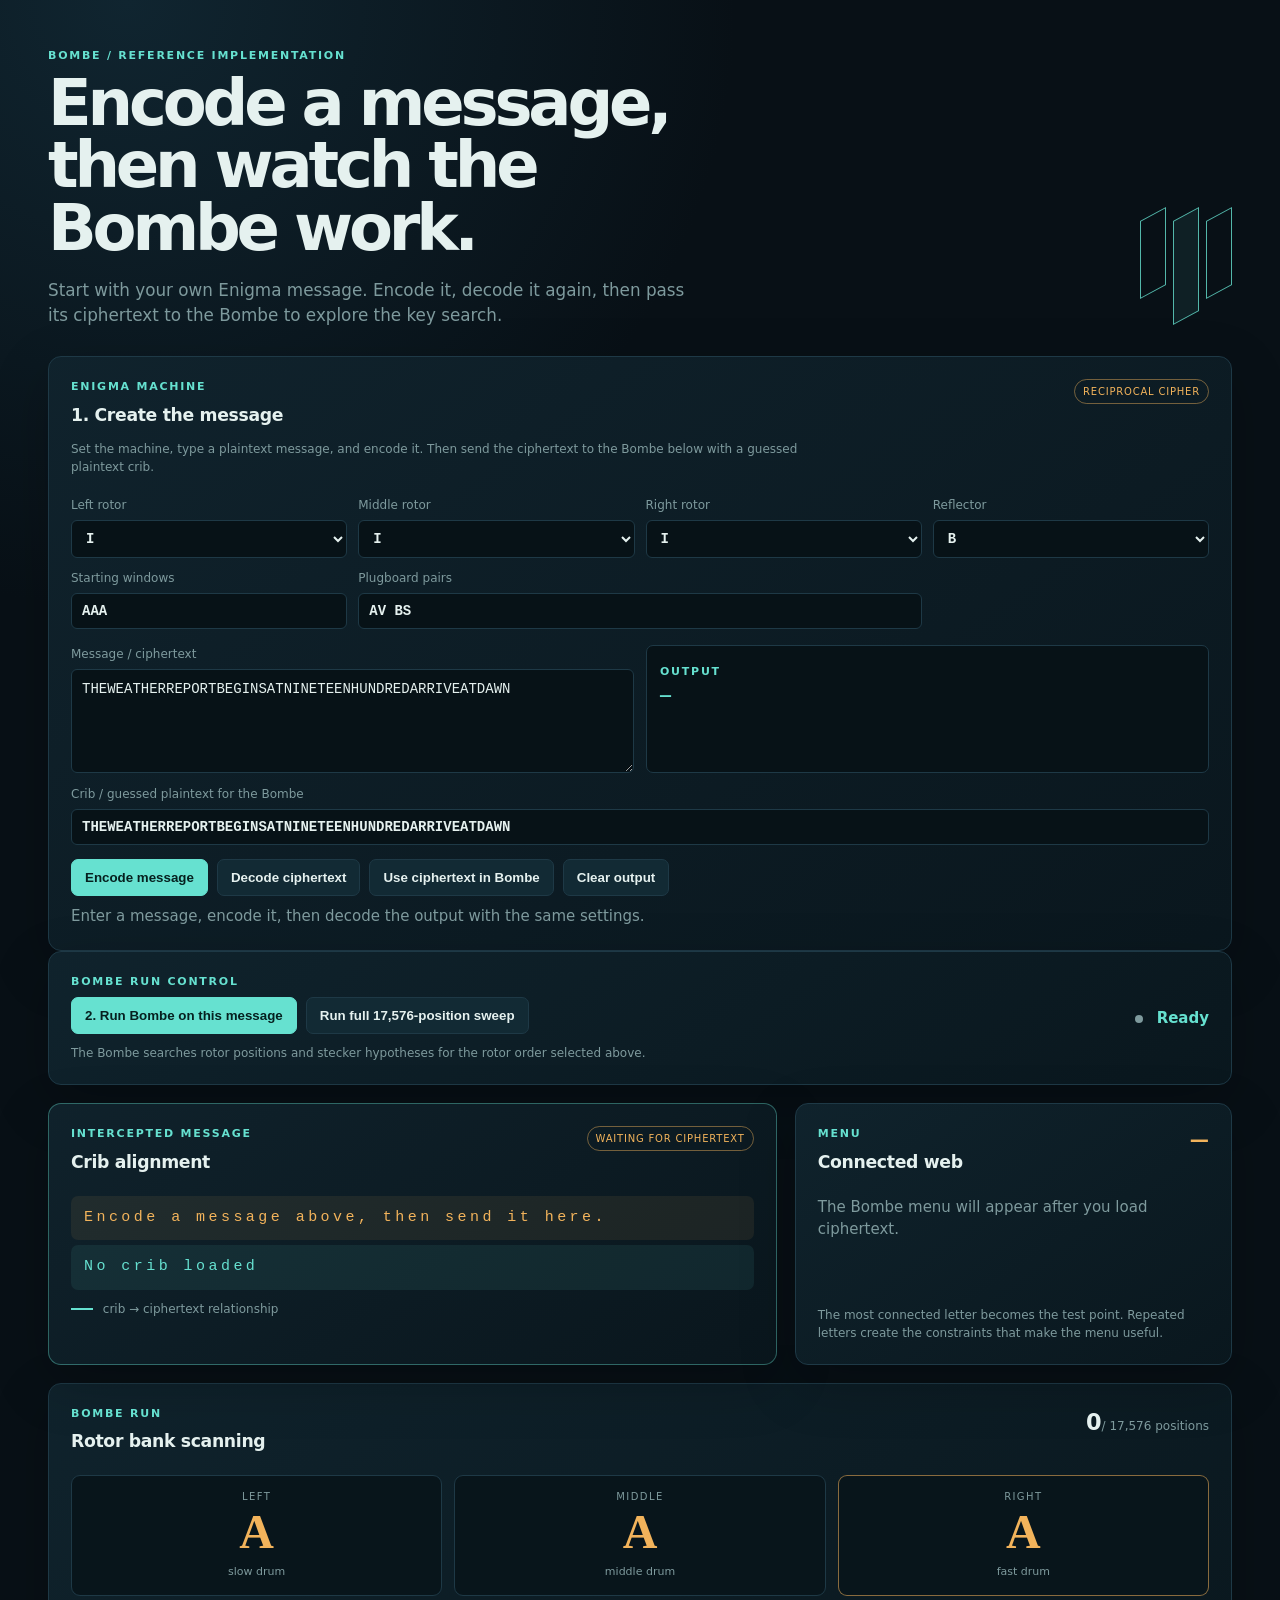
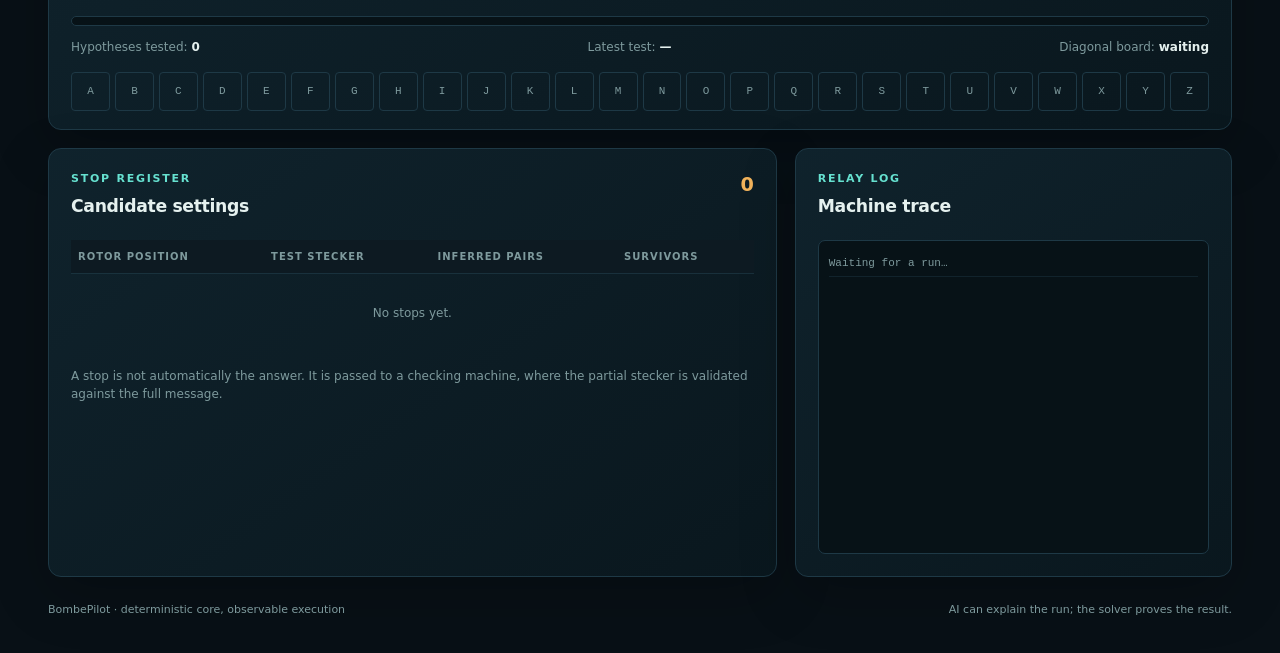
==== commit 60253d4b: "Set a solvable default Enigma message" ====
--- a/web/index.html
+++ b/web/index.html
@@ -41,10 +41,10 @@
           <label class="plugboard-field">Plugboard pairs<input id="sim-plugboard" value="AV BS" spellcheck="false" placeholder="AV BS" /></label>
         </div>
         <div class="simulator-workspace">
-          <label class="message-field">Message / ciphertext<textarea id="sim-input" rows="4" spellcheck="false">HELLOWORLD</textarea></label>
+          <label class="message-field">Message / ciphertext<textarea id="sim-input" rows="4" spellcheck="false">THEWEATHERREPORTBEGINSATNINETEENHUNDREDARRIVEATDAWN</textarea></label>
           <div class="sim-output-wrap"><span class="label">OUTPUT</span><div id="sim-output" class="sim-output">—</div></div>
         </div>
-        <label class="crib-field">Crib / guessed plaintext for the Bombe<input id="sim-crib" value="HELLOWORLD" spellcheck="false" /></label>
+        <label class="crib-field">Crib / guessed plaintext for the Bombe<input id="sim-crib" value="THEWEATHERREPORTBEGINSATNINETEENHUNDREDARRIVEATDAWN" spellcheck="false" /></label>
         <div class="simulator-actions">
           <button id="sim-encode" class="button primary">Encode message</button>
           <button id="sim-decode" class="button secondary">Decode ciphertext</button>
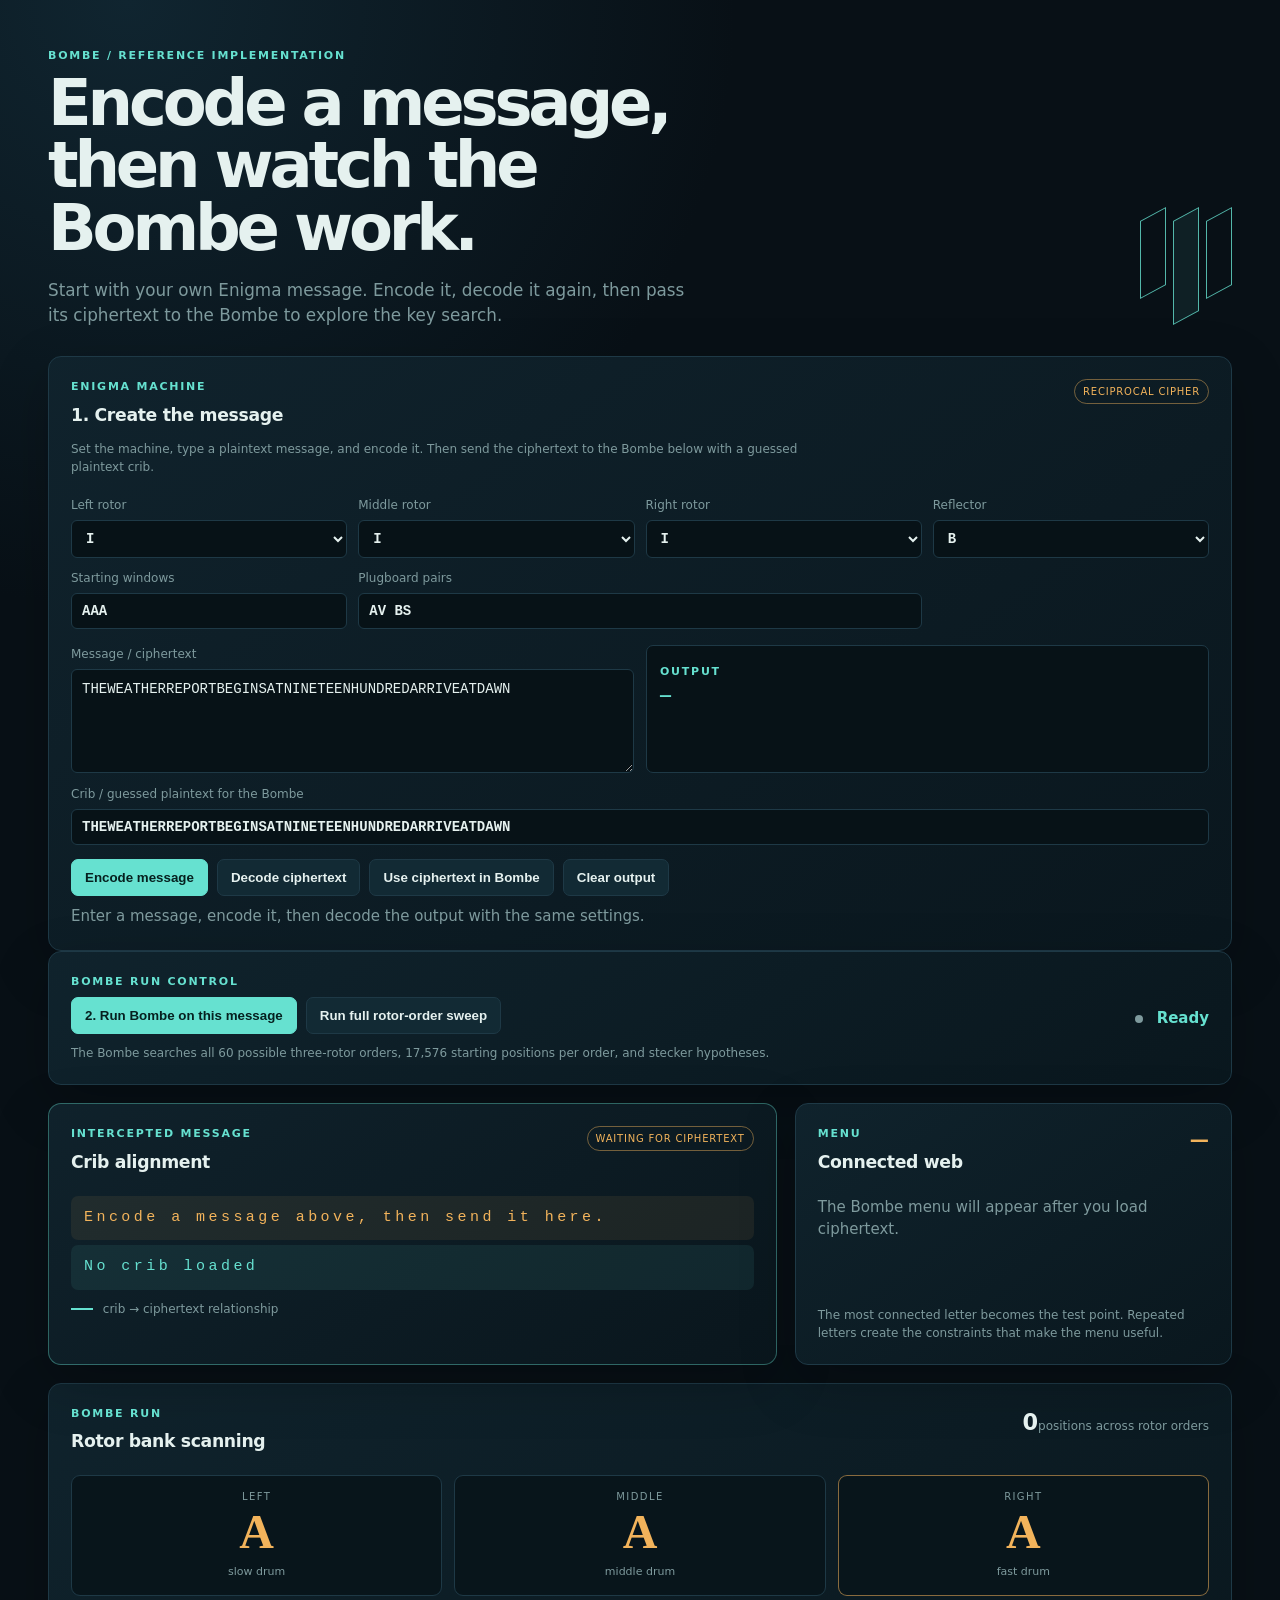
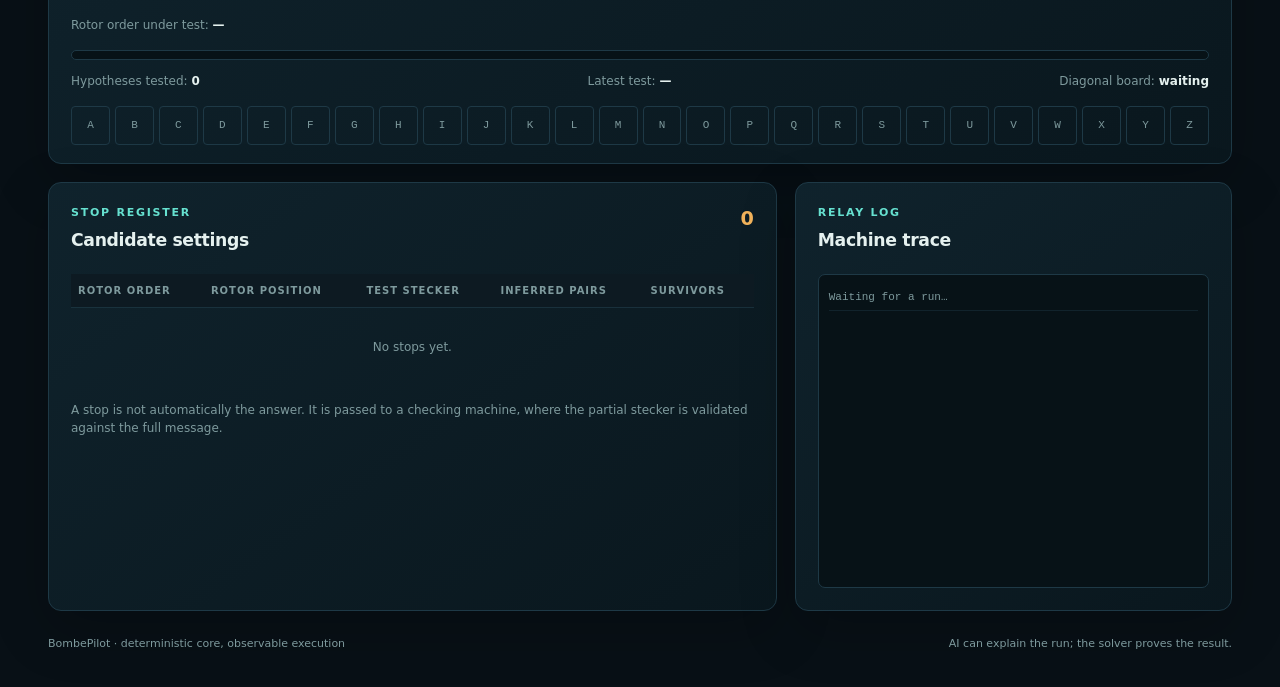
==== commit d5a502e2: "Search Enigma rotor orders in the Bombe" ====
--- a/web/index.html
+++ b/web/index.html
@@ -59,9 +59,9 @@
           <p class="label">BOMBE RUN CONTROL</p>
           <div class="controls">
             <button id="quick-run" class="button primary">2. Run Bombe on this message</button>
-            <button id="full-run" class="button secondary">Run full 17,576-position sweep</button>
+            <button id="full-run" class="button secondary">Run full rotor-order sweep</button>
           </div>
-          <p class="explain bombe-scope">The Bombe searches rotor positions and stecker hypotheses for the rotor order selected above.</p>
+          <p class="explain bombe-scope">The Bombe searches all 60 possible three-rotor orders, 17,576 starting positions per order, and stecker hypotheses.</p>
         </div>
         <div class="status-block">
           <span class="status-dot" id="status-dot"></span>
@@ -103,13 +103,14 @@
             <p class="label">BOMBE RUN</p>
             <h2>Rotor bank scanning</h2>
           </div>
-          <div class="scan-count"><strong id="positions-tested">0</strong><span>/ 17,576 positions</span></div>
+            <div class="scan-count"><strong id="positions-tested">0</strong><span>positions across rotor orders</span></div>
         </div>
         <div class="rotor-bank">
           <div class="rotor"><span class="rotor-name">LEFT</span><strong id="rotor-left">A</strong><small>slow drum</small></div>
           <div class="rotor"><span class="rotor-name">MIDDLE</span><strong id="rotor-middle">A</strong><small>middle drum</small></div>
           <div class="rotor rotor-hot"><span class="rotor-name">RIGHT</span><strong id="rotor-right">A</strong><small>fast drum</small></div>
         </div>
+        <div class="scan-meta"><span>Rotor order under test: <strong id="rotor-order-current">—</strong></span></div>
         <div class="progress-track"><div id="progress-bar" class="progress-bar"></div></div>
         <div class="scan-meta">
           <span>Hypotheses tested: <strong id="hypotheses-tested">0</strong></span>
@@ -150,8 +151,8 @@
           </div>
           <div class="table-wrap">
             <table>
-              <thead><tr><th>Rotor position</th><th>Test stecker</th><th>Inferred pairs</th><th>Survivors</th></tr></thead>
-              <tbody id="stops"><tr><td colspan="4" class="empty">No stops yet.</td></tr></tbody>
+              <thead><tr><th>Rotor order</th><th>Rotor position</th><th>Test stecker</th><th>Inferred pairs</th><th>Survivors</th></tr></thead>
+              <tbody id="stops"><tr><td colspan="5" class="empty">No stops yet.</td></tr></tbody>
             </table>
           </div>
           <p class="explain">A stop is not automatically the answer. It is passed to a checking machine, where the partial stecker is validated against the full message.</p>
